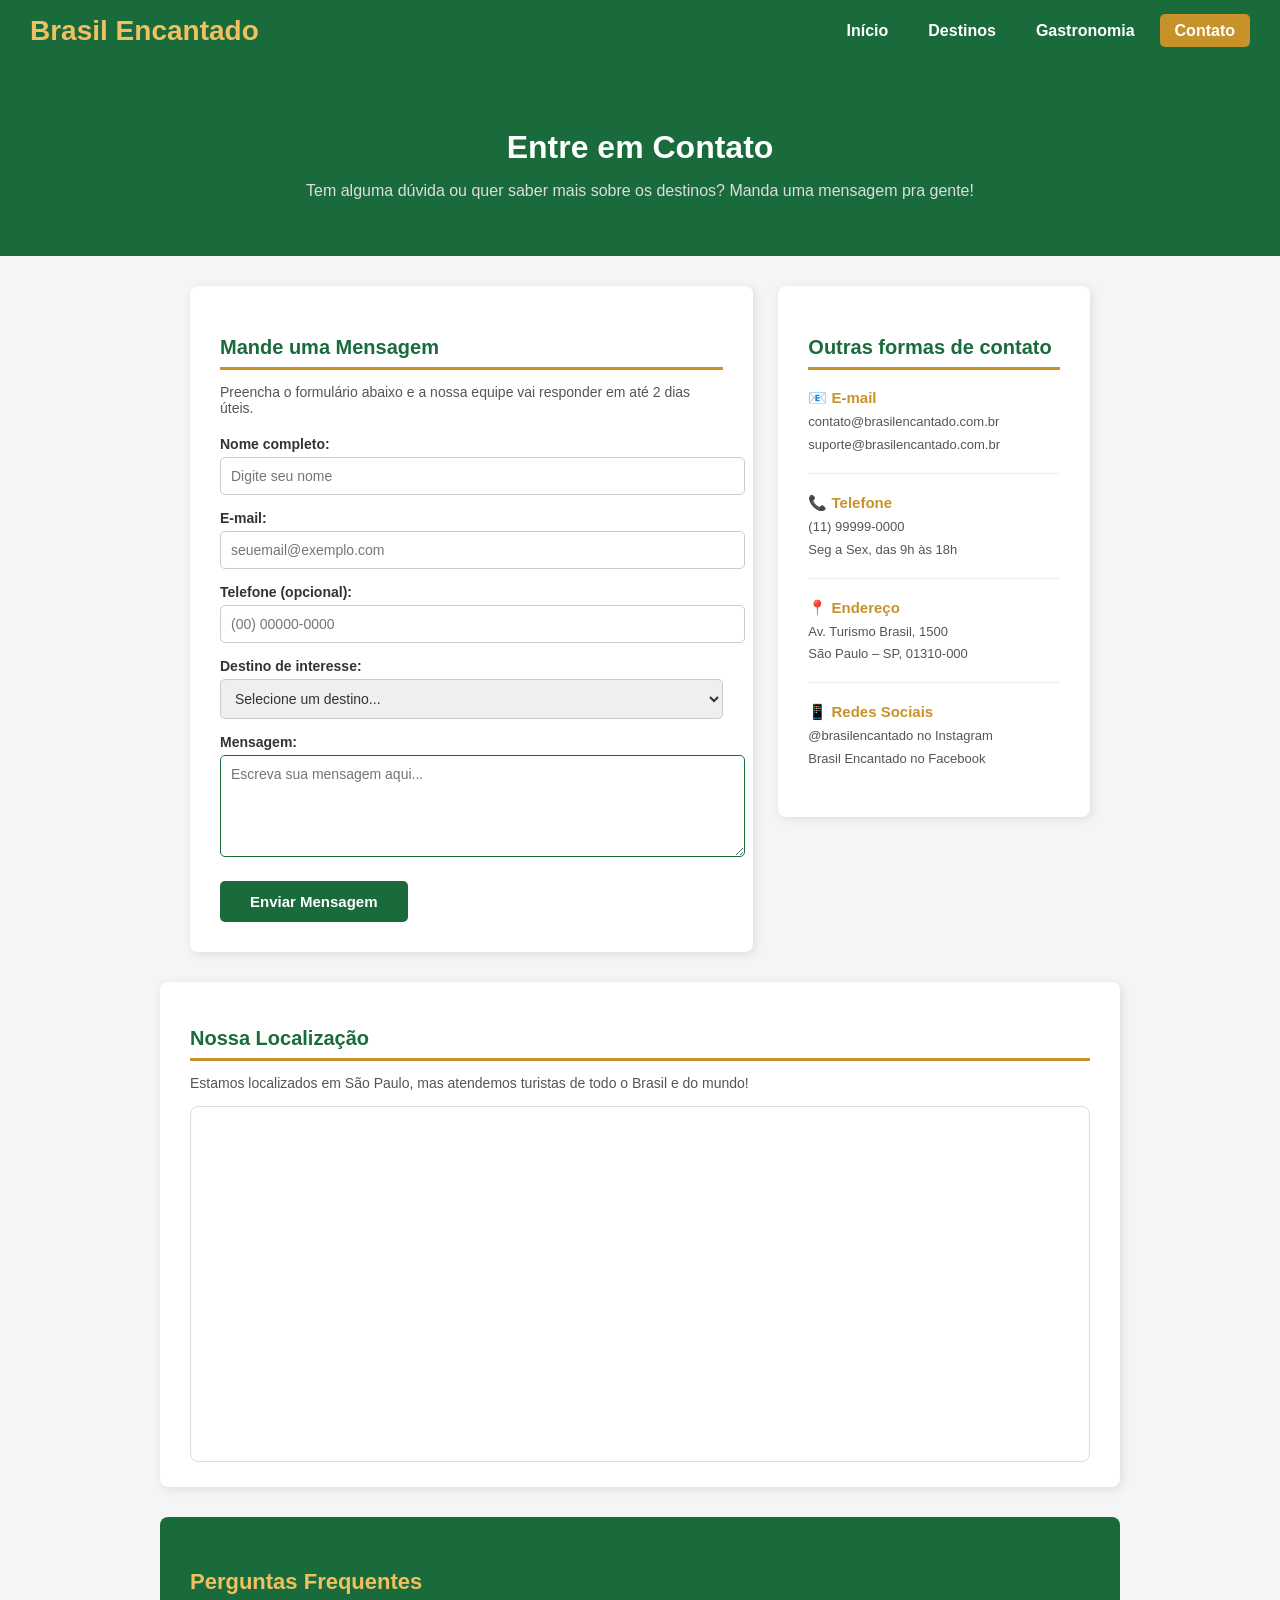
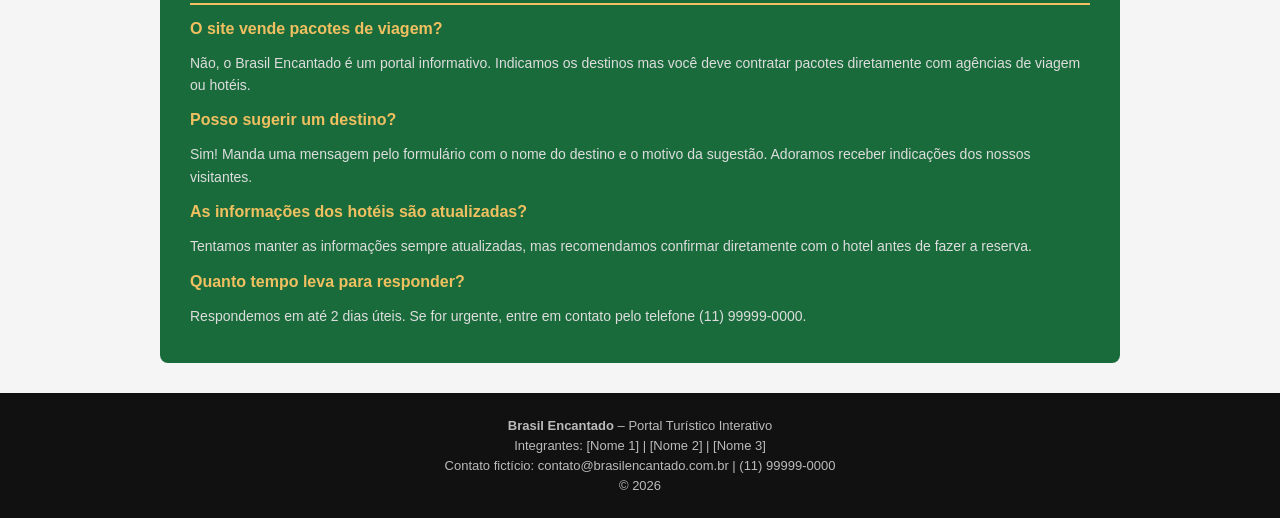
==== contato.html @ 9a3773c7 "att" ====
<!DOCTYPE html>
<html lang="pt-BR">
<head>
    <meta charset="UTF-8">
    <meta name="viewport" content="width=device-width, initial-scale=1.0">
    <title>Contato - Brasil Encantado</title>
    <link rel="stylesheet" href="style.css">
</head>
<body>

<header>
    <h1>Brasil Encantado</h1>
    <nav>
        <ul class="menu">
            <li><a href="index.html">Início</a></li>
            <li><a href="destinos.html">Destinos</a></li>
            <li><a href="gastronomia.html">Gastronomia</a></li>
            <li><a href="contato.html" class="ativo">Contato</a></li>
        </ul>
    </nav>
</header>

<main>

    <!-- titulo da pagina -->
    <section class="topo-pagina">
        <h2>Entre em Contato</h2>
        <p>Tem alguma dúvida ou quer saber mais sobre os destinos? Manda uma mensagem pra gente!</p>
    </section>

    <!-- area principal com formulario e informacoes -->
    <section class="area-contato">

        <!-- formulario de contato -->
        <div class="caixa-formulario">
            <h3>Mande uma Mensagem</h3>
            <p>Preencha o formulário abaixo e a nossa equipe vai responder em até 2 dias úteis.</p>

            <form action="#" method="post">

                <!-- campo nome -->
                <div class="campo">
                    <label for="nome">Nome completo:</label>
                    <input type="text" id="nome" name="nome" placeholder="Digite seu nome" required>
                </div>

                <!-- campo email -->
                <div class="campo">
                    <label for="email">E-mail:</label>
                    <input type="email" id="email" name="email" placeholder="seuemail@exemplo.com" required>
                </div>

                <!-- campo telefone, nao e obrigatorio -->
                <div class="campo">
                    <label for="telefone">Telefone (opcional):</label>
                    <input type="tel" id="telefone" name="telefone" placeholder="(00) 00000-0000">
                </div>

                <!-- o usuario escolhe sobre qual destino quer saber -->
                <div class="campo">
                    <label for="destino">Destino de interesse:</label>
                    <select id="destino" name="destino">
                        <option value="">Selecione um destino...</option>
                        <option value="bahia">Bahia</option>
                        <option value="rs">Rio Grande do Sul</option>
                        <option value="mg">Minas Gerais</option>
                        <option value="outro">Outro / Geral</option>
                    </select>
                </div>

                <!-- campo mensagem -->
                <div class="campo">
                    <label for="mensagem">Mensagem:</label>
                    <textarea id="mensagem" name="mensagem" rows="5" 
                        placeholder="Escreva sua mensagem aqui..." required></textarea>
                </div>

                <button type="submit" class="btn-enviar">Enviar Mensagem</button>

            </form>
        </div>

        <!-- informacoes de contato do lado direito -->
        <div class="caixa-info">
            <h3>Outras formas de contato</h3>

            <div class="info-item">
                <h4>📧 E-mail</h4>
                <p>contato@brasilencantado.com.br</p>
                <p>suporte@brasilencantado.com.br</p>
            </div>

            <div class="info-item">
                <h4>📞 Telefone</h4>
                <p>(11) 99999-0000</p>
                <p>Seg a Sex, das 9h às 18h</p>
            </div>

            <div class="info-item">
                <h4>📍 Endereço</h4>
                <p>Av. Turismo Brasil, 1500</p>
                <p>São Paulo – SP, 01310-000</p>
            </div>

            <div class="info-item">
                <h4>📱 Redes Sociais</h4>
                <p>@brasilencantado no Instagram</p>
                <p>Brasil Encantado no Facebook</p>
            </div>
        </div>

    </section>

    <!-- mapa ficticio / secao de localizacao -->
    <section class="secao-mapa">
        <h3>Nossa Localização</h3>
        <p>Estamos localizados em São Paulo, mas atendemos turistas de todo o Brasil e do mundo!</p>

        <!-- coloquei um iframe do google maps ficticio, em producao trocar pelo link real -->
        <div class="mapa-box">
            <iframe
                src="https://www.google.com/maps/embed?pb=!1m18!1m12!1m3!1d3657.1975!2d-46.6548!3d-23.5646!2m3!1f0!2f0!3f0!3m2!1i1024!2i768!4f13.1!3m3!1m2!1s0x0%3A0x0!2zMjPCsDMzJzUyLjYiUyA0NsKwMzknMTcuMyJX!5e0!3m2!1spt-BR!2sbr!4v1234567890"
                width="100%"
                height="350"
                style="border:0;"
                allowfullscreen=""
                loading="lazy"
                title="Mapa da localização Brasil Encantado">
            </iframe>
        </div>
    </section>

</main>

<!-- perguntas frequentes na barra lateral -->
<aside>
    <h3>Perguntas Frequentes</h3>

    <h4>O site vende pacotes de viagem?</h4>
    <p>Não, o Brasil Encantado é um portal informativo. Indicamos os destinos mas 
    você deve contratar pacotes diretamente com agências de viagem ou hotéis.</p>

    <h4>Posso sugerir um destino?</h4>
    <p>Sim! Manda uma mensagem pelo formulário com o nome do destino e o motivo 
    da sugestão. Adoramos receber indicações dos nossos visitantes.</p>

    <h4>As informações dos hotéis são atualizadas?</h4>
    <p>Tentamos manter as informações sempre atualizadas, mas recomendamos 
    confirmar diretamente com o hotel antes de fazer a reserva.</p>

    <h4>Quanto tempo leva para responder?</h4>
    <p>Respondemos em até 2 dias úteis. Se for urgente, entre em contato 
    pelo telefone (11) 99999-0000.</p>
</aside>

<footer>
    <div class="footer-info">
        <p><strong>Brasil Encantado</strong> – Portal Turístico Interativo</p>
        <p>Integrantes: [Nome 1] | [Nome 2] | [Nome 3]</p>
        <p>Contato fictício: contato@brasilencantado.com.br | (11) 99999-0000</p>
        <p>© 2026</p>
    </div>
</footer>

</body>
</html>
---- style.css ----
/* ==========================================
   style.css
   css principal do site Brasil Encantado
   usado em todas as paginas do projeto
   feito por: [nomes do grupo]
   ========================================== */


/* --- configuracoes gerais do body --- */
body {
    font-family: Arial, sans-serif;
    background-color: #f5f5f5;
    color: #333333;
    margin: 0;
    padding: 0;
}


/* --- header --- */
header {
    background-color: #1a6b3c;
    padding: 15px 30px;
    display: flex;
    justify-content: space-between;
    align-items: center;
}

header h1 {
    color: #f0c060;
    font-size: 28px;
    margin: 0;
}

/* menu de navegacao */
.menu {
    list-style: none;
    display: flex;
    gap: 10px;
    margin: 0;
    padding: 0;
}

.menu li a {
    color: white;
    text-decoration: none;
    padding: 8px 15px;
    border-radius: 5px;
    font-weight: bold;
}

.menu li a:hover {
    background-color: #ffffff30;
}

/* deixa o link da pagina atual diferente */
.menu li a.ativo {
    background-color: #c8922a;
    color: white;
}


/* --- topo de cada pagina --- */
.topo-pagina {
    background-color: #1a6b3c;
    color: white;
    text-align: center;
    padding: 40px 20px;
}

.topo-pagina h2 {
    font-size: 32px;
    margin-bottom: 10px;
}

.topo-pagina p {
    font-size: 16px;
    color: #ddd;
}


/* ==========================================
   ESTILOS DA PAGINA DE DESTINOS
   ========================================== */

/* --- secoes de cada destino --- */
.destino {
    background-color: white;
    margin: 30px auto;
    padding: 30px;
    max-width: 900px;
    border-radius: 8px;
    /* coloquei sombra para ficar mais bonito */
    box-shadow: 2px 2px 10px rgba(0, 0, 0, 0.1);
}

.destino h2 {
    color: #1a6b3c;
    font-size: 28px;
    border-bottom: 3px solid #c8922a;
    padding-bottom: 8px;
    margin-bottom: 5px;
}

.frase-destino {
    color: #c8922a;
    font-style: italic;
    margin-bottom: 15px;
    font-size: 15px;
}

.destino p {
    line-height: 1.7;
    margin-bottom: 12px;
    color: #444;
}

.destino h3 {
    color: #1a6b3c;
    font-size: 18px;
    margin-top: 20px;
    margin-bottom: 10px;
}


/* --- lista de cidades --- */
.lista-cidades {
    list-style: disc;
    padding-left: 20px;
    margin-bottom: 15px;
}

.lista-cidades li {
    margin-bottom: 6px;
    color: #444;
}


/* --- cards dos hoteis --- */
.caixa-hotel {
    border: 1px solid #ddd;
    border-left: 4px solid #c8922a;
    border-radius: 6px;
    padding: 15px;
    margin-bottom: 12px;
    background-color: #fafafa;
}

.caixa-hotel:hover {
    background-color: #fff8ee;
}

.caixa-hotel h4 {
    font-size: 16px;
    color: #333;
    margin-bottom: 5px;
}

.caixa-hotel p {
    font-size: 14px;
    margin-bottom: 4px;
    color: #555;
}


/* --- galeria de fotos --- */
.galeria {
    display: flex;
    gap: 15px;
    margin-top: 10px;
    margin-bottom: 15px;
}

.galeria figure {
    flex: 1;
    margin: 0;
    border-radius: 6px;
    overflow: hidden;
    border: 1px solid #ddd;
}

.galeria img {
    width: 100%;
    height: 200px;
    object-fit: cover;
    display: block;
}

.galeria img:hover {
    opacity: 0.9;
}

.galeria figcaption {
    background-color: #f0f0f0;
    text-align: center;
    padding: 6px;
    font-size: 13px;
    color: #666;
}


/* --- video do youtube --- */
.video-box {
    margin-top: 15px;
    margin-bottom: 10px;
}

/* tentei deixar o video responsivo */
.video-box iframe {
    max-width: 100%;
    border-radius: 6px;
}


/* ==========================================
   ESTILOS DA PAGINA DE CONTATO
   ========================================== */

/* area principal de contato */
/* usei flexbox aqui pra deixar o formulario e as infos lado a lado */
.area-contato {
    display: flex;
    gap: 25px;
    max-width: 900px;
    margin: 30px auto;
    align-items: flex-start;
}


/* --- caixa do formulario --- */
.caixa-formulario {
    background-color: white;
    padding: 30px;
    border-radius: 8px;
    box-shadow: 2px 2px 10px rgba(0, 0, 0, 0.1);
    flex: 2;
}

.caixa-formulario h3 {
    color: #1a6b3c;
    font-size: 20px;
    border-bottom: 3px solid #c8922a;
    padding-bottom: 8px;
    margin-bottom: 10px;
}

.caixa-formulario p {
    color: #555;
    font-size: 14px;
    margin-bottom: 20px;
}


/* --- campos do formulario --- */
.campo {
    margin-bottom: 15px;
}

.campo label {
    display: block;
    font-weight: bold;
    font-size: 14px;
    color: #333;
    margin-bottom: 5px;
}

/* estilo para os inputs, select e textarea */
.campo input,
.campo select,
.campo textarea {
    width: 100%;
    padding: 10px;
    border: 1px solid #ccc;
    border-radius: 5px;
    font-size: 14px;
    font-family: Arial, sans-serif;
    color: #333;
    /* tirei o outline padrao e coloquei uma borda verde quando clica */
    outline: none;
}

.campo input:focus,
.campo select:focus,
.campo textarea {
    border-color: #1a6b3c;
}

.campo textarea {
    resize: vertical;
}


/* --- botao de enviar --- */
.btn-enviar {
    background-color: #1a6b3c;
    color: white;
    border: none;
    padding: 12px 30px;
    font-size: 15px;
    font-weight: bold;
    border-radius: 5px;
    cursor: pointer;
    margin-top: 5px;
}

.btn-enviar:hover {
    background-color: #155530;
}


/* --- caixa de informacoes de contato --- */
.caixa-info {
    background-color: white;
    padding: 30px;
    border-radius: 8px;
    box-shadow: 2px 2px 10px rgba(0, 0, 0, 0.1);
    flex: 1;
}

.caixa-info h3 {
    color: #1a6b3c;
    font-size: 20px;
    border-bottom: 3px solid #c8922a;
    padding-bottom: 8px;
    margin-bottom: 15px;
}

.info-item {
    margin-bottom: 18px;
    padding-bottom: 15px;
    border-bottom: 1px solid #eee;
}

.info-item:last-child {
    border-bottom: none;
    margin-bottom: 0;
}

.info-item h4 {
    font-size: 15px;
    color: #c8922a;
    margin-bottom: 5px;
}

.info-item p {
    font-size: 13px;
    color: #555;
    margin: 2px 0;
    line-height: 1.6;
}


/* --- secao do mapa --- */
.secao-mapa {
    max-width: 900px;
    margin: 0 auto 30px;
    background-color: white;
    padding: 25px 30px;
    border-radius: 8px;
    box-shadow: 2px 2px 10px rgba(0, 0, 0, 0.1);
}

.secao-mapa h3 {
    color: #1a6b3c;
    font-size: 20px;
    border-bottom: 3px solid #c8922a;
    padding-bottom: 8px;
    margin-bottom: 8px;
}

.secao-mapa p {
    color: #555;
    font-size: 14px;
    margin-bottom: 15px;
}

/* deixei o iframe do mapa com borda arredondada */
.mapa-box {
    border-radius: 8px;
    overflow: hidden;
    border: 1px solid #ddd;
}


/* ==========================================
   ASIDE - USADO EM TODAS AS PAGINAS
   ========================================== */
aside {
    background-color: #1a6b3c;
    color: white;
    padding: 30px;
    margin: 0 auto 30px;
    max-width: 900px;
    border-radius: 8px;
}

aside h3 {
    font-size: 22px;
    color: #f0c060;
    margin-bottom: 15px;
    border-bottom: 2px solid #f0c060;
    padding-bottom: 8px;
}

aside h4 {
    font-size: 16px;
    color: #f0c060;
    margin-top: 15px;
    margin-bottom: 8px;
}

aside p {
    font-size: 14px;
    line-height: 1.6;
    margin-bottom: 6px;
    color: #ddd;
}

aside ul {
    padding-left: 18px;
    list-style: disc;
}

aside ul li {
    font-size: 14px;
    color: #ddd;
    margin-bottom: 5px;
    line-height: 1.5;
}


/* ==========================================
   FOOTER
   ========================================== */
footer {
    background-color: #111;
    color: #bbb;
    text-align: center;
    padding: 20px;
}

.footer-info p {
    margin: 5px 0;
    font-size: 13px;
}
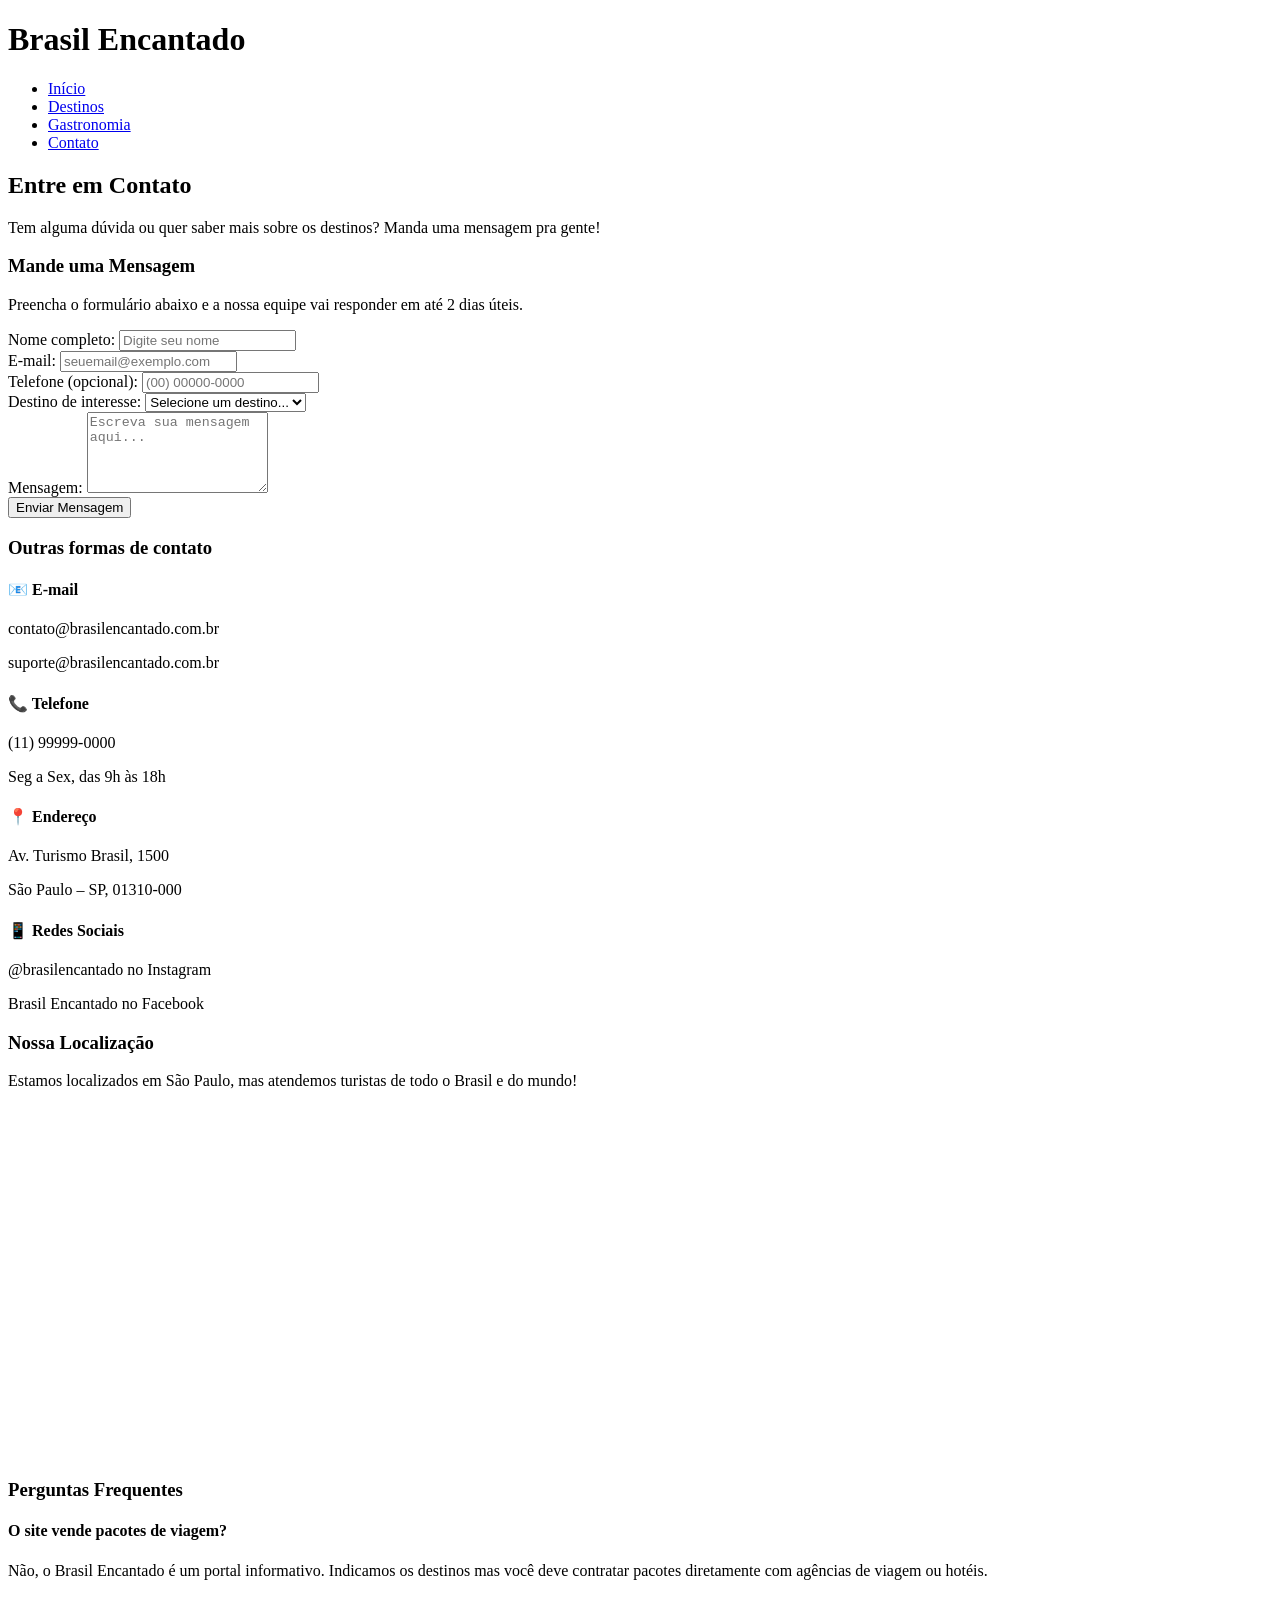
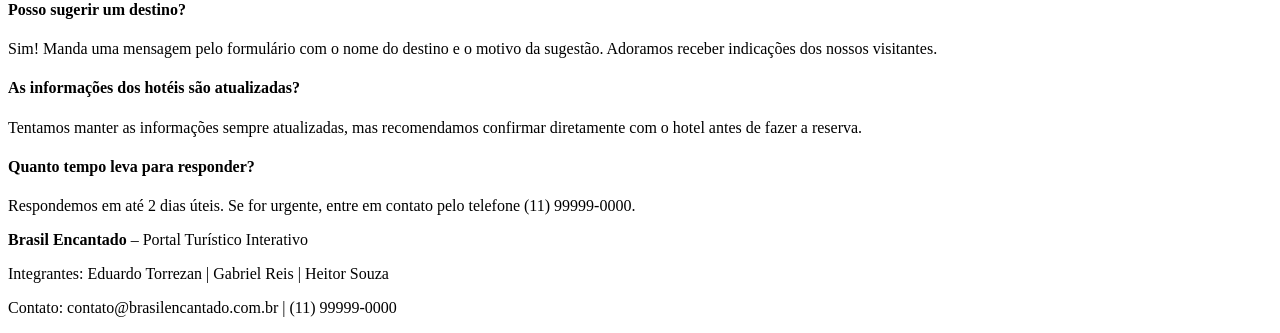
==== commit 1b25ede2: "Add files via upload" ====
--- a/contato.html
+++ b/contato.html
@@ -4,7 +4,7 @@
     <meta charset="UTF-8">
     <meta name="viewport" content="width=device-width, initial-scale=1.0">
     <title>Contato - Brasil Encantado</title>
-    <link rel="stylesheet" href="style.css">
+    <link rel="stylesheet" href="css/style.css">
 </head>
 <body>
 
@@ -156,9 +156,8 @@
 <footer>
     <div class="footer-info">
         <p><strong>Brasil Encantado</strong> – Portal Turístico Interativo</p>
-        <p>Integrantes: [Nome 1] | [Nome 2] | [Nome 3]</p>
-        <p>Contato fictício: contato@brasilencantado.com.br | (11) 99999-0000</p>
-        <p>© 2026</p>
+        <p>Integrantes: Eduardo Torrezan | Gabriel Reis | Heitor Souza</p>
+        <p>Contato: contato@brasilencantado.com.br | (11) 99999-0000</p>
     </div>
 </footer>
 
